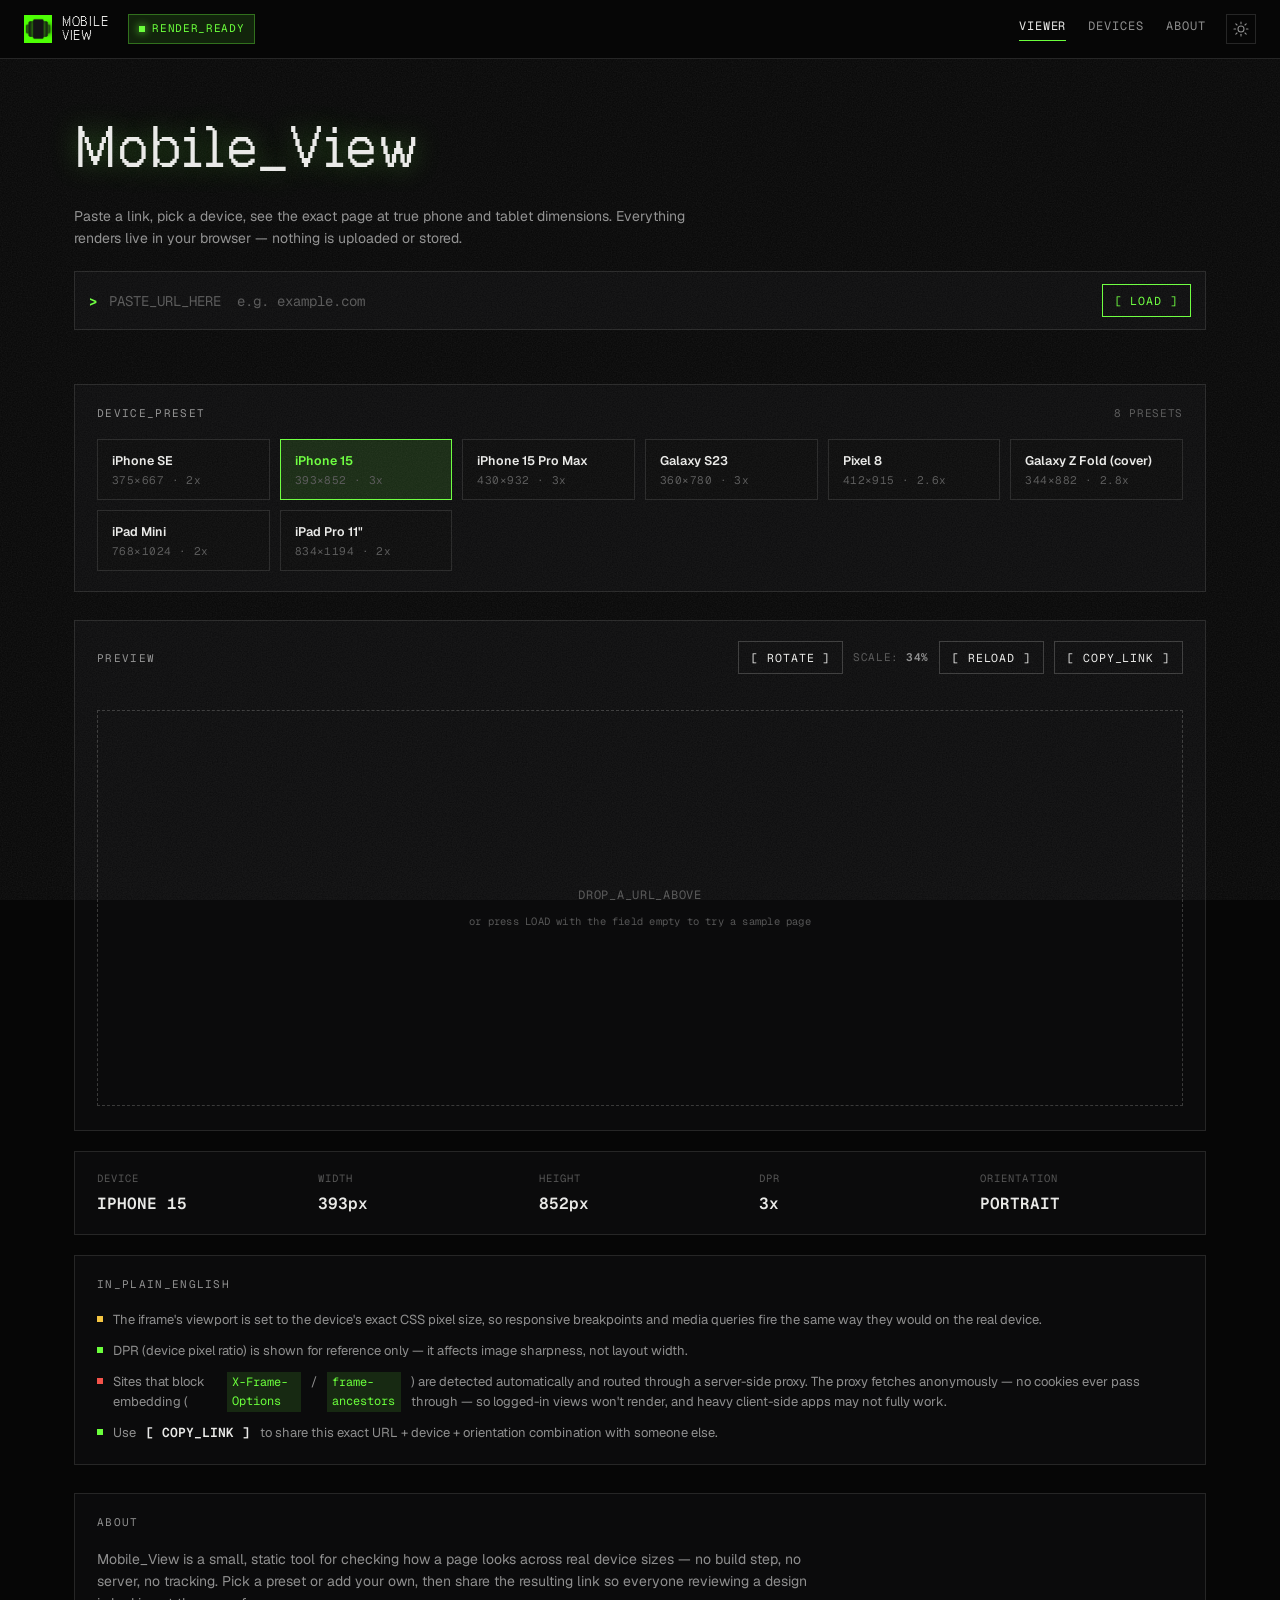
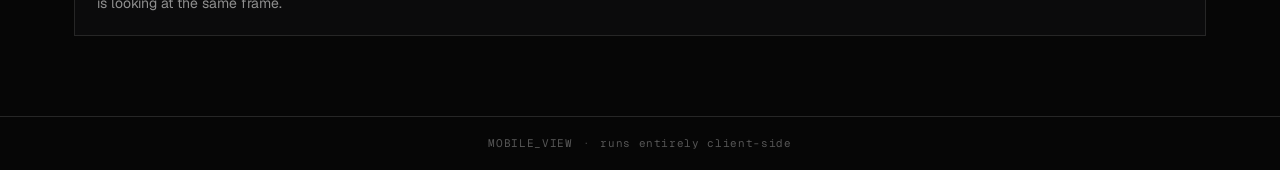
==== public/index.html @ 61b948f2 "Restructure into public/ and use Frame 16 as the site logo - Rename Public/ to lowercase public/ and" ====
<!doctype html>
<html lang="en" data-theme="dark">
<head>
<meta charset="UTF-8" />
<meta name="viewport" content="width=device-width, initial-scale=1.0" />
<title>Mobile_View // Responsive Preview Tool</title>
<meta name="description" content="Paste any link and preview it at true phone and tablet dimensions." />
<link rel="icon" type="image/png" href="img/frame-16.png" />
<link rel="preload" href="fonts/Geist-Variable.woff2" as="font" type="font/woff2" crossorigin>
<link rel="preload" href="fonts/GeistMono-Variable.woff2" as="font" type="font/woff2" crossorigin>
<link rel="preload" href="fonts/GeistPixel-Square.woff2" as="font" type="font/woff2" crossorigin>
<link rel="stylesheet" href="style.css" />
</head>
<body>

<header class="topnav">
  <div class="brand">
    <img class="brand-mark" src="img/frame-16.png" alt="Mobile View logo" width="28" height="28" />
    <span class="brand-text">MOBILE<br/>VIEW</span>
  </div>

  <div class="status-badge">
    <span class="dot"></span>RENDER_READY
  </div>

  <nav class="main-nav">
    <a href="#viewer" class="active">VIEWER</a>
    <a href="#devices">DEVICES</a>
    <a href="#about">ABOUT</a>
  </nav>

  <button id="theme-toggle" class="icon-btn" aria-label="Toggle color theme" title="Toggle theme">
    <svg id="theme-icon" width="18" height="18" viewBox="0 0 24 24" fill="none" xmlns="http://www.w3.org/2000/svg">
      <circle cx="12" cy="12" r="4.5" stroke="currentColor" stroke-width="1.6"/>
      <g stroke="currentColor" stroke-width="1.6" stroke-linecap="round">
        <line x1="12" y1="1.5" x2="12" y2="4"/>
        <line x1="12" y1="20" x2="12" y2="22.5"/>
        <line x1="1.5" y1="12" x2="4" y2="12"/>
        <line x1="20" y1="12" x2="22.5" y2="12"/>
        <line x1="4.2" y1="4.2" x2="6" y2="6"/>
        <line x1="18" y1="18" x2="19.8" y2="19.8"/>
        <line x1="19.8" y1="4.2" x2="18" y2="6"/>
        <line x1="6" y1="18" x2="4.2" y2="19.8"/>
      </g>
    </svg>
  </button>
</header>

<main>

  <section class="hero" id="viewer">
    <h1 class="glow-title">Mobile_View</h1>
    <p class="sub">Paste a link, pick a device, see the exact page at true phone and tablet dimensions. Everything renders live in your browser &mdash; nothing is uploaded or stored.</p>

    <div class="url-bar panel">
      <span class="prompt">&gt;</span>
      <input id="url-input" type="text" inputmode="url" autocomplete="off" spellcheck="false"
             placeholder="PASTE_URL_HERE  e.g. example.com" />
      <button id="load-btn" class="bracket-btn accent">[ LOAD ]</button>
    </div>

    <div id="url-note" class="inline-note"></div>
  </section>

  <section class="panel devices" id="devices">
    <div class="panel-label-row">
      <span class="panel-label">DEVICE_PRESET</span>
      <span class="panel-label-sub" id="device-count">&mdash;</span>
    </div>
    <div class="device-grid" id="device-grid"></div>
  </section>

  <section class="viewport-area">
    <div class="panel viewport-panel">
      <div class="panel-label-row">
        <span class="panel-label">PREVIEW</span>
        <div class="controls">
          <button id="orientation-btn" class="bracket-btn">[ ROTATE ]</button>
          <div class="zoom-readout">SCALE: <span id="scale-value">100%</span></div>
          <button id="reload-btn" class="bracket-btn">[ RELOAD ]</button>
          <button id="share-btn" class="bracket-btn">[ COPY_LINK ]</button>
        </div>
      </div>

      <div class="stage" id="stage">
        <div class="frame-scaler" id="frame-scaler">
          <div class="device-frame" id="device-frame">
            <div class="frame-cutout" id="frame-cutout"></div>
            <iframe id="preview-frame" title="Page preview" src="about:blank" sandbox="allow-scripts allow-same-origin allow-forms allow-popups allow-popups-to-escape-sandbox allow-modals"></iframe>
            <div class="home-indicator" id="home-indicator"></div>
          </div>
        </div>
        <div class="empty-state" id="empty-state">
          <span>DROP_A_URL_ABOVE</span>
          <small>or press LOAD with the field empty to try a sample page</small>
        </div>
      </div>
    </div>

    <div class="readout-grid panel">
      <div class="readout"><span class="r-label">DEVICE</span><span class="r-value" id="r-device">&mdash;</span></div>
      <div class="readout"><span class="r-label">WIDTH</span><span class="r-value" id="r-width">&mdash;</span></div>
      <div class="readout"><span class="r-label">HEIGHT</span><span class="r-value" id="r-height">&mdash;</span></div>
      <div class="readout"><span class="r-label">DPR</span><span class="r-value" id="r-dpr">&mdash;</span></div>
      <div class="readout"><span class="r-label">ORIENTATION</span><span class="r-value" id="r-orientation">PORTRAIT</span></div>
    </div>

    <div class="panel note-panel">
      <div class="panel-label-row">
        <span class="panel-label">IN_PLAIN_ENGLISH</span>
      </div>
      <ul class="dot-notes">
        <li><span class="bullet warn"></span>The iframe's viewport is set to the device's exact CSS pixel size, so responsive breakpoints and media queries fire the same way they would on the real device.</li>
        <li><span class="bullet ok"></span>DPR (device pixel ratio) is shown for reference only &mdash; it affects image sharpness, not layout width.</li>
        <li><span class="bullet danger"></span>Sites that block embedding (<code>X-Frame-Options</code> / <code>frame-ancestors</code>) are detected automatically and routed through a server-side proxy. The proxy fetches anonymously &mdash; no cookies ever pass through &mdash; so logged-in views won't render, and heavy client-side apps may not fully work.</li>
        <li><span class="bullet ok"></span>Use <span class="kbd">[ COPY_LINK ]</span> to share this exact URL + device + orientation combination with someone else.</li>
      </ul>
    </div>
  </section>

  <section class="panel about" id="about">
    <div class="panel-label-row">
      <span class="panel-label">ABOUT</span>
    </div>
    <p>Mobile_View is a small, static tool for checking how a page looks across real device sizes &mdash; no build step, no server, no tracking. Pick a preset or add your own, then share the resulting link so everyone reviewing a design is looking at the same frame.</p>
  </section>

</main>

<footer>
  <span>MOBILE_VIEW</span>
  <span class="sep">&middot;</span>
  <span>runs entirely client-side</span>
</footer>

<script src="app.js" defer></script>
</body>
</html>
---- public/style.css ----
/* ==========================================================================
   Mobile_View — EVS Records-inspired terminal/dark theme
   Type: Geist (body) · Geist Mono (technical labels) · Geist Pixel (display)
   ========================================================================== */

@font-face {
  font-family: 'Geist';
  src: url('fonts/Geist-Variable.woff2') format('woff2');
  font-weight: 100 900;
  font-display: swap;
}

@font-face {
  font-family: 'Geist Mono';
  src: url('fonts/GeistMono-Variable.woff2') format('woff2');
  font-weight: 100 900;
  font-display: swap;
}

@font-face {
  font-family: 'Geist Pixel';
  src: url('fonts/GeistPixel-Square.woff2') format('woff2');
  font-weight: 500;
  font-display: swap;
}

:root {
  --font-sans: 'Geist', system-ui, -apple-system, sans-serif;
  --font-mono: 'Geist Mono', ui-monospace, SFMono-Regular, Menlo, Consolas, monospace;
  --font-pixel: 'Geist Pixel', 'Geist Mono', ui-monospace, monospace;
}

:root[data-theme="dark"] {
  --bg: #060606;
  --bg-raised: #0a0a0a;
  --panel-bg: #0b0b0c;
  --border: #262626;
  --border-strong: #3a3a3a;
  --text: #e9e9e7;
  --text-dim: #8f8f8f;
  --text-faint: #565656;
  --accent: #6bff3c;
  --accent-soft: rgba(107, 255, 60, 0.12);
  --accent-line: rgba(107, 255, 60, 0.35);
  --warn: #f5c542;
  --danger: #f4534a;
  --shadow: 0 24px 60px rgba(0, 0, 0, 0.55);
  --grain-blend: screen;
  --grain-opacity: 0.09;
}

:root[data-theme="light"] {
  --bg: #f3f3f1;
  --bg-raised: #ffffff;
  --panel-bg: #ffffff;
  --border: #dcdcd8;
  --border-strong: #b9b9b4;
  --text: #131311;
  --text-dim: #5c5c58;
  --text-faint: #939390;
  --accent: #178a3e;
  --accent-soft: rgba(23, 138, 62, 0.08);
  --accent-line: rgba(23, 138, 62, 0.35);
  --warn: #a8650f;
  --danger: #c22e26;
  --shadow: 0 24px 50px rgba(0, 0, 0, 0.08);
  --grain-blend: multiply;
  --grain-opacity: 0.06;
}

* { box-sizing: border-box; }

html, body {
  margin: 0;
  padding: 0;
  background: var(--bg);
  color: var(--text);
}

body {
  font-family: var(--font-sans);
  font-size: 14px;
  line-height: 1.6;
  -webkit-font-smoothing: antialiased;
}

/* Film grain over the whole site. The device mockup and sticky nav sit in
   higher stacking layers, so the grain never lands on the phone itself. */
body::after {
  content: "";
  position: fixed;
  inset: 0;
  z-index: 4;
  pointer-events: none;
  background-image: url("data:image/svg+xml,%3Csvg xmlns='http://www.w3.org/2000/svg' width='300' height='300'%3E%3Cfilter id='n'%3E%3CfeTurbulence type='fractalNoise' baseFrequency='0.8' numOctaves='2' stitchTiles='stitch'/%3E%3CfeColorMatrix type='saturate' values='0'/%3E%3C/filter%3E%3Crect width='100%25' height='100%25' filter='url(%23n)'/%3E%3C/svg%3E");
  background-size: 300px 300px;
  mix-blend-mode: var(--grain-blend);
  opacity: var(--grain-opacity);
}

main {
  max-width: 1180px;
  margin: 0 auto;
  padding: 32px 24px 80px;
  display: flex;
  flex-direction: column;
  gap: 28px;
}

a { color: inherit; }

code {
  font-family: var(--font-mono);
  background: var(--accent-soft);
  color: var(--accent);
  padding: 1px 5px;
  font-size: 0.92em;
}

.kbd {
  font-family: var(--font-mono);
  color: var(--text);
  font-weight: 600;
}

/* ---------------------------------- Nav ---------------------------------- */

.topnav {
  position: sticky;
  top: 0;
  z-index: 50;
  display: flex;
  align-items: center;
  gap: 20px;
  padding: 14px 24px;
  background: var(--bg);
  border-bottom: 1px solid var(--border);
}

.brand {
  display: flex;
  align-items: center;
  gap: 10px;
  color: var(--text);
}

.brand-mark {
  display: block;
  width: 28px;
  height: 28px;
  flex-shrink: 0;
}

.brand-text {
  font-family: var(--font-pixel);
  font-weight: 500;
  font-size: 12px;
  line-height: 1.2;
  letter-spacing: 0.06em;
}

.status-badge {
  display: flex;
  align-items: center;
  gap: 7px;
  font-family: var(--font-mono);
  font-size: 11px;
  letter-spacing: 0.06em;
  color: var(--accent);
  border: 1px solid var(--accent-line);
  background: var(--accent-soft);
  padding: 5px 10px;
  white-space: nowrap;
}

.dot {
  width: 6px;
  height: 6px;
  background: var(--accent);
  box-shadow: 0 0 8px var(--accent);
  animation: pulse 2s ease-in-out infinite;
}

@keyframes pulse {
  0%, 100% { opacity: 1; }
  50% { opacity: 0.35; }
}

.main-nav {
  margin-left: auto;
  display: flex;
  gap: 22px;
}

.main-nav a {
  text-decoration: none;
  font-family: var(--font-mono);
  font-size: 12px;
  letter-spacing: 0.08em;
  color: var(--text-dim);
  padding-bottom: 4px;
  border-bottom: 1px solid transparent;
}

.main-nav a:hover { color: var(--text); }
.main-nav a.active { color: var(--text); border-bottom-color: var(--accent); }

.icon-btn {
  background: transparent;
  border: 1px solid var(--border);
  color: var(--text-dim);
  width: 30px;
  height: 30px;
  display: flex;
  align-items: center;
  justify-content: center;
  cursor: pointer;
}

.icon-btn:hover { color: var(--text); border-color: var(--border-strong); }

/* --------------------------------- Panels --------------------------------- */

.panel {
  background: var(--panel-bg);
  border: 1px solid var(--border);
  padding: 20px 22px;
}

.panel-label-row {
  display: flex;
  align-items: baseline;
  justify-content: space-between;
  gap: 12px;
  margin-bottom: 16px;
  flex-wrap: wrap;
}

.panel-label {
  font-family: var(--font-mono);
  font-size: 11px;
  letter-spacing: 0.12em;
  color: var(--text-dim);
  text-transform: uppercase;
}

.panel-label-sub {
  font-family: var(--font-mono);
  font-size: 11px;
  color: var(--text-faint);
  letter-spacing: 0.06em;
}

/* ---------------------------------- Hero ---------------------------------- */

.hero { padding-top: 12px; }

.glow-title {
  font-family: var(--font-pixel);
  font-size: clamp(34px, 6vw, 56px);
  font-weight: 500;
  letter-spacing: 0.02em;
  margin: 0 0 12px;
  color: var(--text);
  text-shadow: 0 0 26px var(--accent-line);
}

.hero .sub {
  max-width: 640px;
  color: var(--text-dim);
  margin: 0 0 22px;
}

.url-bar {
  display: flex;
  align-items: center;
  gap: 10px;
  padding: 12px 14px;
}

.url-bar .prompt {
  font-family: var(--font-mono);
  color: var(--accent);
  font-weight: 700;
}

.url-bar input {
  flex: 1;
  background: transparent;
  border: none;
  outline: none;
  color: var(--text);
  font-family: var(--font-mono);
  font-size: 14px;
  min-width: 0;
}

.url-bar input::placeholder { color: var(--text-faint); }

.inline-note {
  margin-top: 10px;
  font-family: var(--font-mono);
  font-size: 12px;
  color: var(--text-faint);
  min-height: 16px;
}

.inline-note.error { color: var(--danger); }
.inline-note.ok { color: var(--accent); }

/* --------------------------------- Buttons --------------------------------- */

.bracket-btn {
  background: transparent;
  border: 1px solid var(--border-strong);
  color: var(--text);
  font-family: var(--font-mono);
  font-size: 11.5px;
  letter-spacing: 0.08em;
  padding: 8px 12px;
  cursor: pointer;
  white-space: nowrap;
}

.bracket-btn:hover { border-color: var(--accent); color: var(--accent); }

.bracket-btn.accent {
  border-color: var(--accent);
  color: var(--accent);
}

.bracket-btn.accent:hover {
  background: var(--accent-soft);
}

.bracket-btn.selected {
  background: var(--accent-soft);
  border-color: var(--accent);
  color: var(--accent);
}

/* -------------------------------- Devices -------------------------------- */

.device-grid {
  display: grid;
  grid-template-columns: repeat(auto-fill, minmax(150px, 1fr));
  gap: 10px;
}

.device-btn {
  background: var(--bg-raised);
  border: 1px solid var(--border);
  color: var(--text);
  padding: 12px 14px;
  text-align: left;
  cursor: pointer;
  font-family: var(--font-sans);
}

.device-btn:hover { border-color: var(--border-strong); }

.device-btn.selected {
  border-color: var(--accent);
  background: var(--accent-soft);
}

.device-btn .d-name {
  display: block;
  font-size: 12.5px;
  font-weight: 600;
  margin-bottom: 4px;
}

.device-btn.selected .d-name { color: var(--accent); }

.device-btn .d-dims {
  display: block;
  font-family: var(--font-mono);
  font-size: 11px;
  color: var(--text-faint);
  letter-spacing: 0.04em;
}

/* ------------------------------- Viewport area ------------------------------- */

.viewport-area {
  display: grid;
  grid-template-columns: 1fr;
  gap: 20px;
}

.viewport-panel .controls {
  display: flex;
  align-items: center;
  gap: 10px;
  flex-wrap: wrap;
}

.zoom-readout {
  font-family: var(--font-mono);
  font-size: 11px;
  color: var(--text-faint);
  letter-spacing: 0.05em;
  white-space: nowrap;
}

.zoom-readout span { color: var(--text-dim); font-weight: 600; }

.stage {
  position: relative;
  min-height: 420px;
  display: flex;
  align-items: flex-start;
  justify-content: center;
  padding: 20px 0 4px;
  overflow: hidden;
}

/* Above the body::after grain layer (z-index 4) so the mockup stays clean. */
.frame-scaler {
  position: relative;
  z-index: 6;
  transform-origin: top center;
  transition: transform 0.15s ease;
}

/* No mockup until a URL is loaded — the empty state has the stage to itself. */
.stage:not(.has-content) .frame-scaler { display: none; }

/* The device mockup keeps its rounded corners deliberately: it imitates
   physical hardware, not site chrome. All UI radii are 0. */
.device-frame {
  position: relative;
  padding: 14px;
  background: #050505;
  border-radius: 42px;
  box-shadow: var(--shadow), 0 0 0 1px #000;
  line-height: 0;
}

.device-frame iframe {
  display: block;
  border: 0;
  background: #fff;
  border-radius: 28px;
}

.home-indicator {
  position: absolute;
  bottom: 6px;
  left: 50%;
  transform: translateX(-50%);
  width: 34%;
  height: 4px;
  border-radius: 3px;
  background: #333;
  display: none;
}

.frame-cutout {
  position: absolute;
  top: 14px;
  left: 50%;
  transform: translateX(-50%);
  background: #050505;
  z-index: 2;
  pointer-events: none;
  display: none;
}

/* device family variants, set via JS class on #device-frame */
.device-frame.type-iphone-classic { border-radius: 34px; }
.device-frame.type-iphone-classic .home-indicator { display: none; }

.device-frame.type-iphone-notch .frame-cutout {
  display: block;
  width: 46%;
  height: 22px;
  border-radius: 0 0 14px 14px;
}
.device-frame.type-iphone-notch .home-indicator { display: block; }

.device-frame.type-iphone-dynamic .frame-cutout {
  display: block;
  top: 22px;
  width: 28%;
  height: 24px;
  border-radius: 16px;
}
.device-frame.type-iphone-dynamic .home-indicator { display: block; }

.device-frame.type-android-punch .frame-cutout {
  display: block;
  top: 24px;
  width: 12px;
  height: 12px;
  border-radius: 50%;
}

.device-frame.type-tablet { border-radius: 22px; }
.device-frame.type-tablet .frame-cutout {
  display: block;
  top: 20px;
  width: 8px;
  height: 8px;
  border-radius: 50%;
}

.empty-state {
  position: absolute;
  inset: 20px 0 4px;
  display: flex;
  flex-direction: column;
  align-items: center;
  justify-content: center;
  gap: 8px;
  text-align: center;
  border: 1px dashed var(--border-strong);
  color: var(--text-faint);
  font-family: var(--font-mono);
  letter-spacing: 0.06em;
  font-size: 12px;
}

.empty-state small {
  color: var(--text-faint);
  font-size: 10.5px;
  letter-spacing: 0.02em;
}

.stage.has-content .empty-state { display: none; }

/* -------------------------------- Readouts -------------------------------- */

.readout-grid {
  display: grid;
  grid-template-columns: repeat(auto-fit, minmax(120px, 1fr));
  gap: 18px;
  padding: 18px 22px;
}

.readout {
  display: flex;
  flex-direction: column;
  gap: 4px;
}

.r-label {
  font-family: var(--font-mono);
  font-size: 10.5px;
  letter-spacing: 0.1em;
  color: var(--text-faint);
  text-transform: uppercase;
}

.r-value {
  font-family: var(--font-mono);
  font-size: 16px;
  font-weight: 600;
  color: var(--text);
}

/* -------------------------------- Dot notes -------------------------------- */

.dot-notes {
  list-style: none;
  margin: 0;
  padding: 0;
  display: flex;
  flex-direction: column;
  gap: 10px;
}

.dot-notes li {
  display: flex;
  align-items: flex-start;
  gap: 10px;
  color: var(--text-dim);
  font-size: 13px;
}

.bullet {
  width: 6px;
  height: 6px;
  margin-top: 6px;
  flex-shrink: 0;
}

.bullet.ok { background: var(--accent); }
.bullet.warn { background: var(--warn); }
.bullet.danger { background: var(--danger); }

/* ---------------------------------- About ---------------------------------- */

.about p {
  color: var(--text-dim);
  max-width: 720px;
  margin: 0;
}

/* --------------------------------- Footer --------------------------------- */

footer {
  border-top: 1px solid var(--border);
  padding: 18px 24px;
  display: flex;
  justify-content: center;
  gap: 10px;
  color: var(--text-faint);
  font-family: var(--font-mono);
  font-size: 11px;
  letter-spacing: 0.06em;
}

footer .sep { color: var(--border-strong); }

/* --------------------------------- Responsive --------------------------------- */

@media (max-width: 640px) {
  .topnav { gap: 10px; padding: 12px 16px; }
  .main-nav { display: none; }
  main { padding: 24px 14px 60px; }
  .device-grid { grid-template-columns: repeat(auto-fill, minmax(120px, 1fr)); }
}
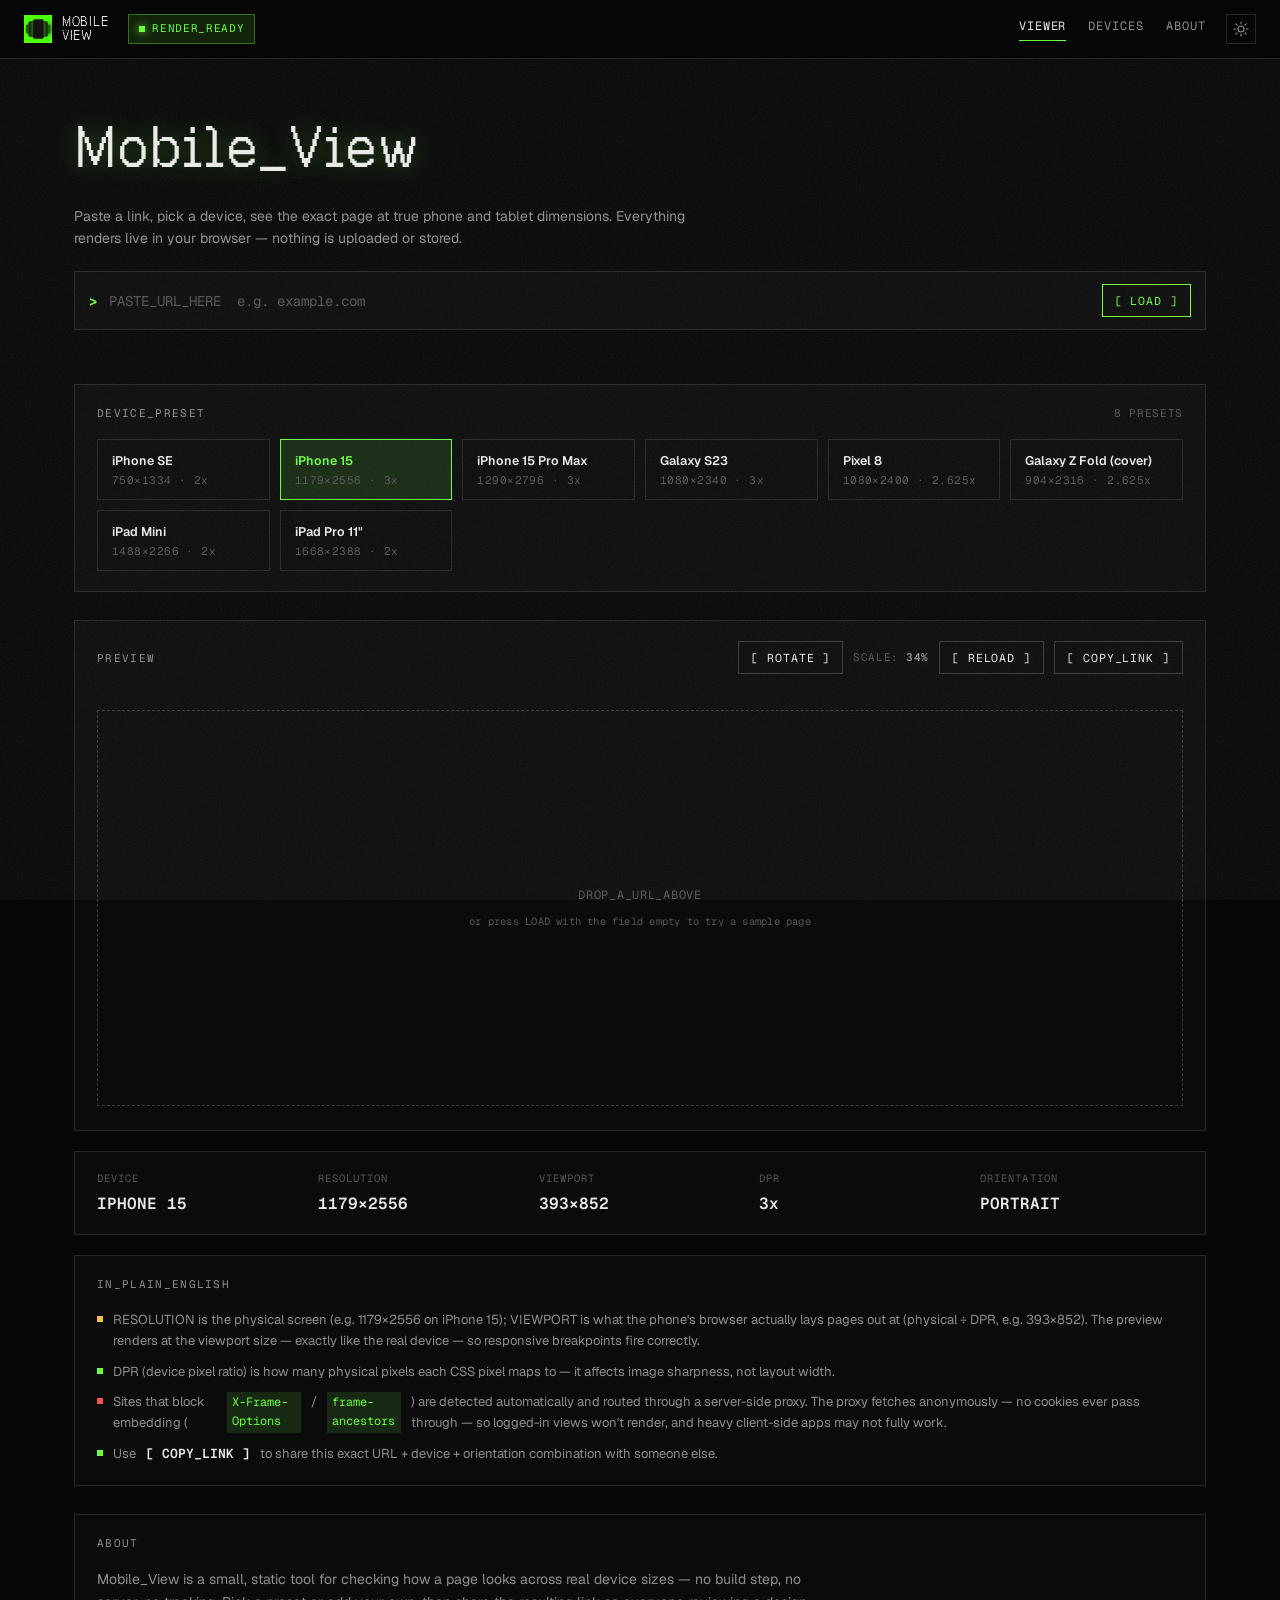
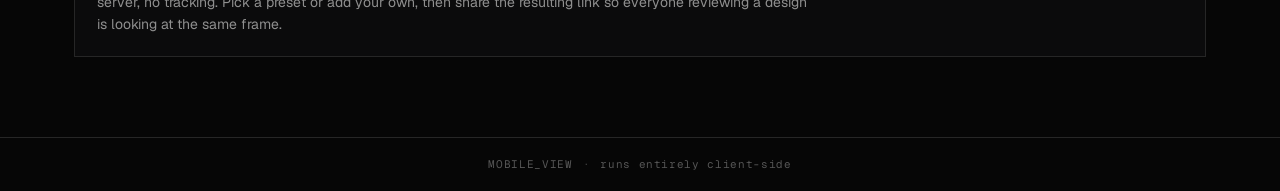
==== commit 8cf814e5: "Add real favicon sizes, physical resolutions, and landscape cutouts - Generate favicon.png (64px) an" ====
--- a/public/index.html
+++ b/public/index.html
@@ -5,7 +5,8 @@
 <meta name="viewport" content="width=device-width, initial-scale=1.0" />
 <title>Mobile_View // Responsive Preview Tool</title>
 <meta name="description" content="Paste any link and preview it at true phone and tablet dimensions." />
-<link rel="icon" type="image/png" href="img/frame-16.png" />
+<link rel="icon" type="image/png" sizes="64x64" href="img/favicon.png" />
+<link rel="apple-touch-icon" sizes="180x180" href="img/apple-touch-icon.png" />
 <link rel="preload" href="fonts/Geist-Variable.woff2" as="font" type="font/woff2" crossorigin>
 <link rel="preload" href="fonts/GeistMono-Variable.woff2" as="font" type="font/woff2" crossorigin>
 <link rel="preload" href="fonts/GeistPixel-Square.woff2" as="font" type="font/woff2" crossorigin>
@@ -99,8 +100,8 @@
 
     <div class="readout-grid panel">
       <div class="readout"><span class="r-label">DEVICE</span><span class="r-value" id="r-device">&mdash;</span></div>
-      <div class="readout"><span class="r-label">WIDTH</span><span class="r-value" id="r-width">&mdash;</span></div>
-      <div class="readout"><span class="r-label">HEIGHT</span><span class="r-value" id="r-height">&mdash;</span></div>
+      <div class="readout"><span class="r-label">RESOLUTION</span><span class="r-value" id="r-resolution">&mdash;</span></div>
+      <div class="readout"><span class="r-label">VIEWPORT</span><span class="r-value" id="r-viewport">&mdash;</span></div>
       <div class="readout"><span class="r-label">DPR</span><span class="r-value" id="r-dpr">&mdash;</span></div>
       <div class="readout"><span class="r-label">ORIENTATION</span><span class="r-value" id="r-orientation">PORTRAIT</span></div>
     </div>
@@ -110,8 +111,8 @@
         <span class="panel-label">IN_PLAIN_ENGLISH</span>
       </div>
       <ul class="dot-notes">
-        <li><span class="bullet warn"></span>The iframe's viewport is set to the device's exact CSS pixel size, so responsive breakpoints and media queries fire the same way they would on the real device.</li>
-        <li><span class="bullet ok"></span>DPR (device pixel ratio) is shown for reference only &mdash; it affects image sharpness, not layout width.</li>
+        <li><span class="bullet warn"></span>RESOLUTION is the physical screen (e.g. 1179×2556 on iPhone 15); VIEWPORT is what the phone's browser actually lays pages out at (physical &divide; DPR, e.g. 393×852). The preview renders at the viewport size &mdash; exactly like the real device &mdash; so responsive breakpoints fire correctly.</li>
+        <li><span class="bullet ok"></span>DPR (device pixel ratio) is how many physical pixels each CSS pixel maps to &mdash; it affects image sharpness, not layout width.</li>
         <li><span class="bullet danger"></span>Sites that block embedding (<code>X-Frame-Options</code> / <code>frame-ancestors</code>) are detected automatically and routed through a server-side proxy. The proxy fetches anonymously &mdash; no cookies ever pass through &mdash; so logged-in views won't render, and heavy client-side apps may not fully work.</li>
         <li><span class="bullet ok"></span>Use <span class="kbd">[ COPY_LINK ]</span> to share this exact URL + device + orientation combination with someone else.</li>
       </ul>
--- a/public/style.css
+++ b/public/style.css
@@ -506,6 +506,32 @@
   border-radius: 50%;
 }
 
+/* Rotated: hardware cutouts move to the left edge (vertically centered),
+   matching how the physical sensors sit in landscape. The home indicator
+   stays bottom-center, as on real devices. */
+.device-frame.landscape .frame-cutout {
+  top: 50%;
+  left: 14px;
+  transform: translateY(-50%);
+}
+
+.device-frame.type-iphone-notch.landscape .frame-cutout {
+  width: 22px;
+  height: 46%;
+  border-radius: 0 14px 14px 0;
+}
+
+.device-frame.type-iphone-dynamic.landscape .frame-cutout {
+  left: 22px;
+  width: 24px;
+  height: 28%;
+  border-radius: 16px;
+}
+
+.device-frame.type-android-punch.landscape .frame-cutout { left: 24px; }
+
+.device-frame.type-tablet.landscape .frame-cutout { left: 20px; }
+
 .empty-state {
   position: absolute;
   inset: 20px 0 4px;
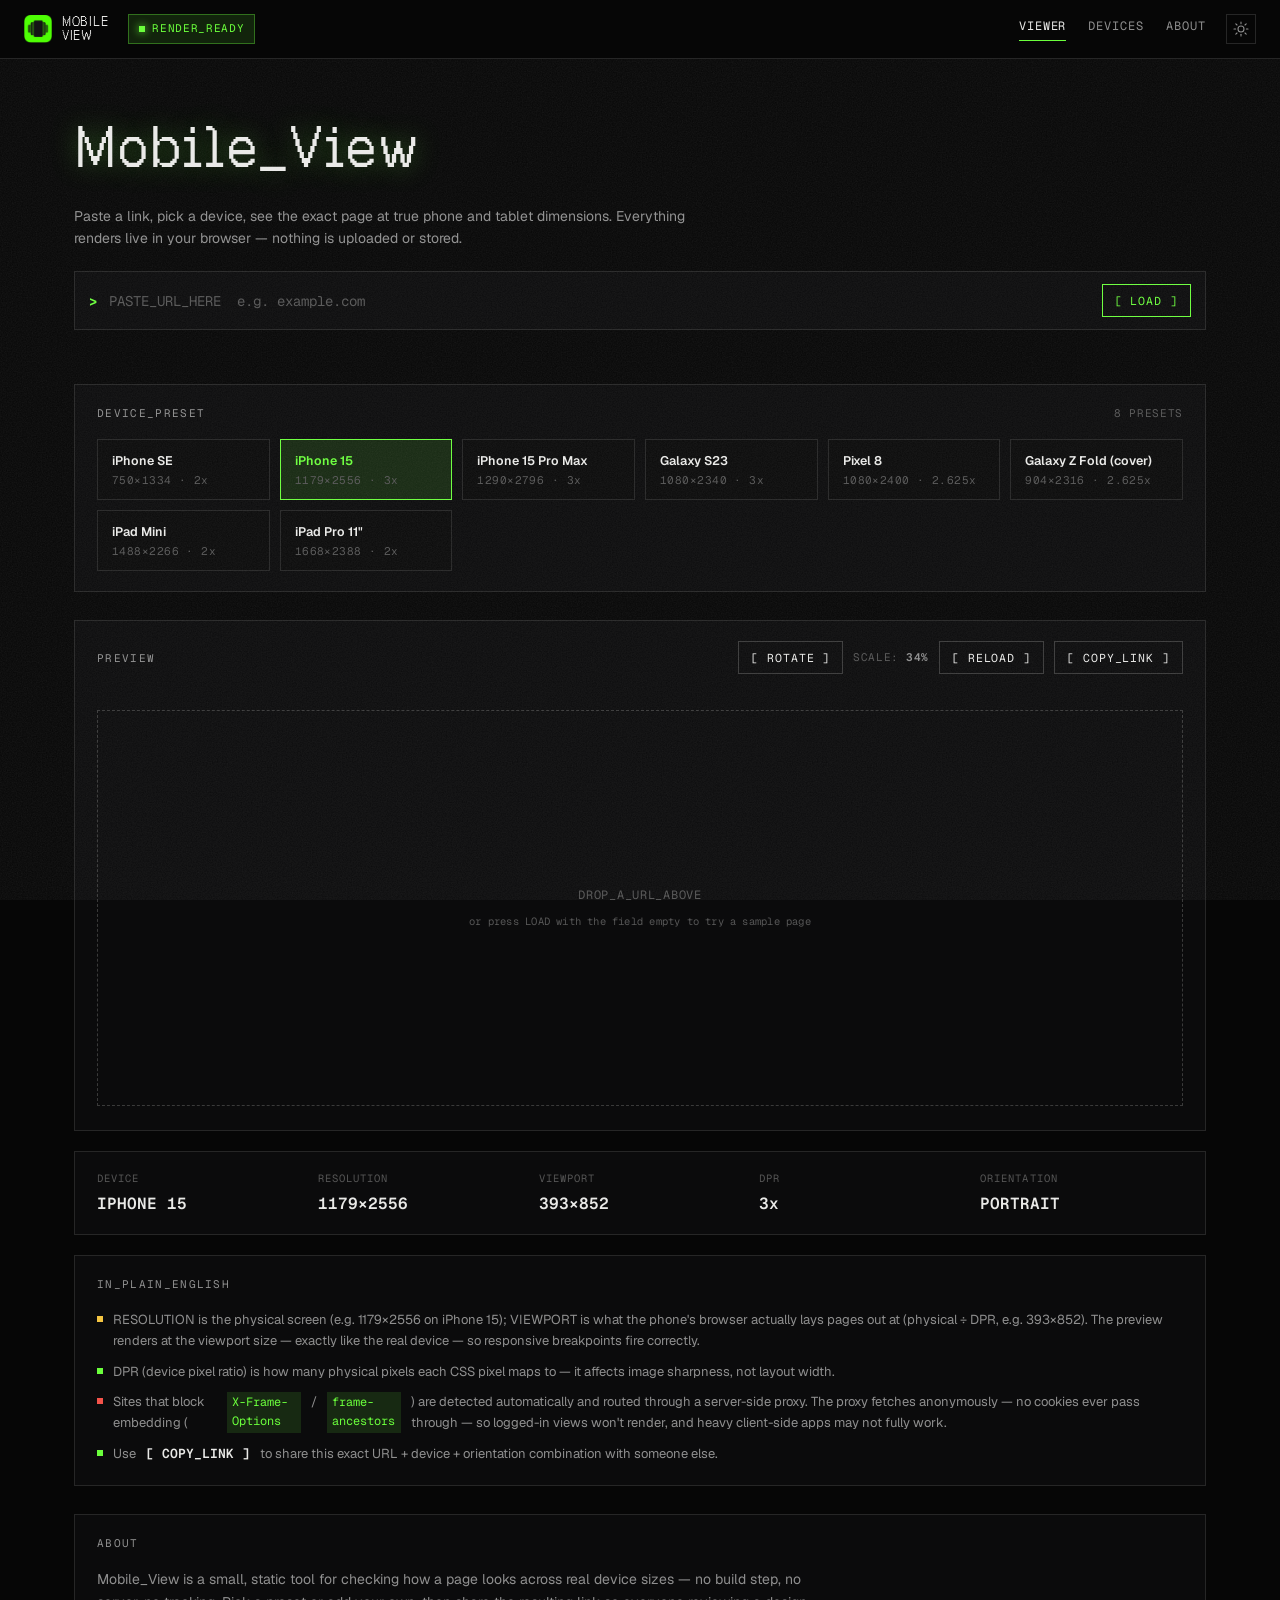
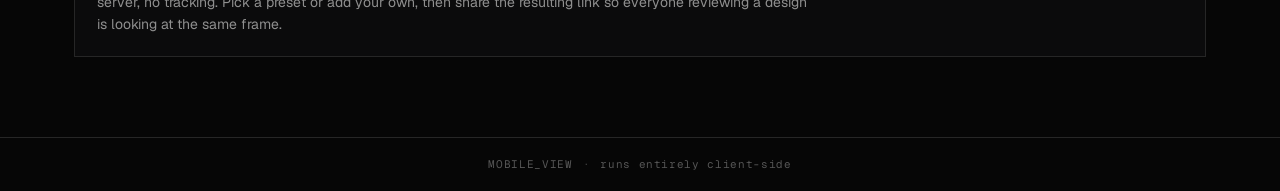
==== commit b4b33b0f: "Switch branding to the icon_1024 app icon Move the uploaded icon to public/img/icon-1024.png and reg" ====
--- a/public/index.html
+++ b/public/index.html
@@ -16,7 +16,7 @@
 
 <header class="topnav">
   <div class="brand">
-    <img class="brand-mark" src="img/frame-16.png" alt="Mobile View logo" width="28" height="28" />
+    <img class="brand-mark" src="img/favicon.png" alt="Mobile View logo" width="28" height="28" />
     <span class="brand-text">MOBILE<br/>VIEW</span>
   </div>
 
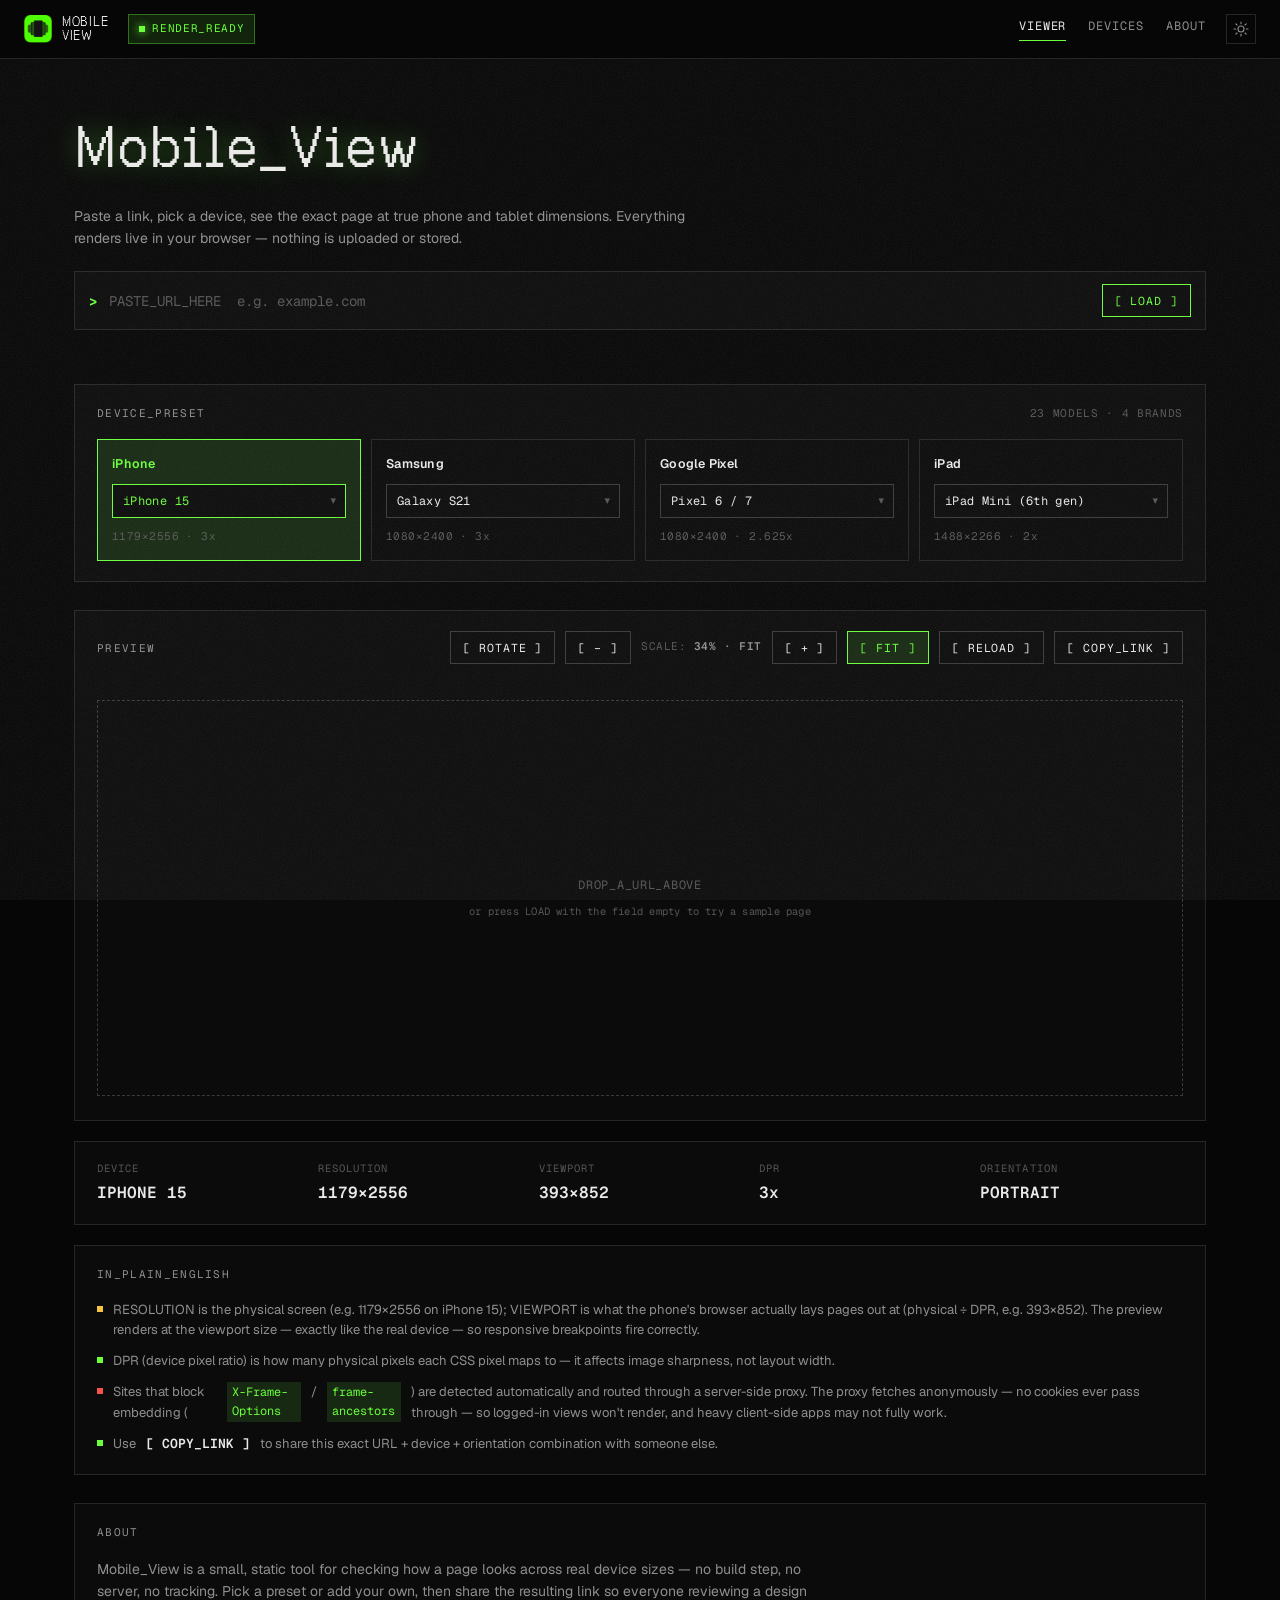
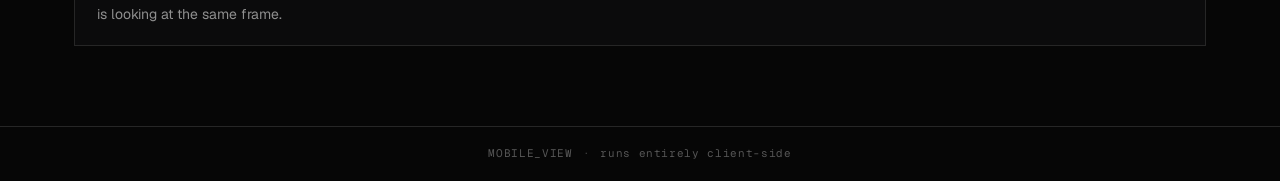
==== commit 7b7c4dfc: "Add manual zoom controls to the preview stage New [ - ] / [ + ] / [ FIT ] controls step the preview " ====
--- a/public/index.html
+++ b/public/index.html
@@ -77,7 +77,10 @@
         <span class="panel-label">PREVIEW</span>
         <div class="controls">
           <button id="orientation-btn" class="bracket-btn">[ ROTATE ]</button>
+          <button id="zoom-out-btn" class="bracket-btn" aria-label="Zoom out">[ &minus; ]</button>
           <div class="zoom-readout">SCALE: <span id="scale-value">100%</span></div>
+          <button id="zoom-in-btn" class="bracket-btn" aria-label="Zoom in">[ + ]</button>
+          <button id="zoom-fit-btn" class="bracket-btn selected">[ FIT ]</button>
           <button id="reload-btn" class="bracket-btn">[ RELOAD ]</button>
           <button id="share-btn" class="bracket-btn">[ COPY_LINK ]</button>
         </div>
--- a/public/style.css
+++ b/public/style.css
@@ -343,42 +343,78 @@
 
 .device-grid {
   display: grid;
-  grid-template-columns: repeat(auto-fill, minmax(150px, 1fr));
-  gap: 10px;
-}
-
-.device-btn {
+  grid-template-columns: repeat(auto-fill, minmax(210px, 1fr));
+  gap: 10px;
+}
+
+.brand-card {
   background: var(--bg-raised);
   border: 1px solid var(--border);
   color: var(--text);
-  padding: 12px 14px;
-  text-align: left;
+  padding: 14px;
   cursor: pointer;
-  font-family: var(--font-sans);
-}
-
-.device-btn:hover { border-color: var(--border-strong); }
-
-.device-btn.selected {
+  display: flex;
+  flex-direction: column;
+  gap: 10px;
+}
+
+.brand-card:hover { border-color: var(--border-strong); }
+
+.brand-card.selected {
   border-color: var(--accent);
   background: var(--accent-soft);
 }
 
-.device-btn .d-name {
-  display: block;
+.brand-card .d-name {
   font-size: 12.5px;
   font-weight: 600;
-  margin-bottom: 4px;
-}
-
-.device-btn.selected .d-name { color: var(--accent); }
-
-.device-btn .d-dims {
-  display: block;
+  letter-spacing: 0.02em;
+}
+
+.brand-card.selected .d-name { color: var(--accent); }
+
+.brand-card .d-dims {
   font-family: var(--font-mono);
   font-size: 11px;
   color: var(--text-faint);
   letter-spacing: 0.04em;
+}
+
+.select-wrap { position: relative; }
+
+.model-select {
+  width: 100%;
+  appearance: none;
+  -webkit-appearance: none;
+  background: var(--panel-bg);
+  border: 1px solid var(--border-strong);
+  color: var(--text);
+  font-family: var(--font-mono);
+  font-size: 12px;
+  letter-spacing: 0.03em;
+  padding: 8px 28px 8px 10px;
+  cursor: pointer;
+  border-radius: 0;
+}
+
+.model-select:hover, .model-select:focus {
+  border-color: var(--accent);
+  outline: none;
+}
+
+.brand-card.selected .model-select {
+  border-color: var(--accent);
+  color: var(--accent);
+}
+
+.select-arrow {
+  position: absolute;
+  right: 10px;
+  top: 50%;
+  transform: translateY(-50%);
+  pointer-events: none;
+  color: var(--text-faint);
+  font-size: 11px;
 }
 
 /* ------------------------------- Viewport area ------------------------------- */
@@ -409,17 +445,22 @@
 .stage {
   position: relative;
   min-height: 420px;
-  display: flex;
-  align-items: flex-start;
-  justify-content: center;
+  max-height: calc(100vh - 140px);
   padding: 20px 0 4px;
-  overflow: hidden;
-}
-
-/* Above the body::after grain layer (z-index 4) so the mockup stays clean. */
+  overflow: auto;
+}
+
+.stage::-webkit-scrollbar { width: 8px; height: 8px; }
+.stage::-webkit-scrollbar-track { background: transparent; }
+.stage::-webkit-scrollbar-thumb { background: var(--border-strong); }
+
+/* Above the body::after grain layer (z-index 4) so the mockup stays clean.
+   Auto margins center it when it fits; when zoomed past the stage width it
+   overflows into the stage's own scrollable area instead of clipping. */
 .frame-scaler {
   position: relative;
   z-index: 6;
+  margin: 0 auto;
   transform-origin: top center;
   transition: transform 0.15s ease;
 }
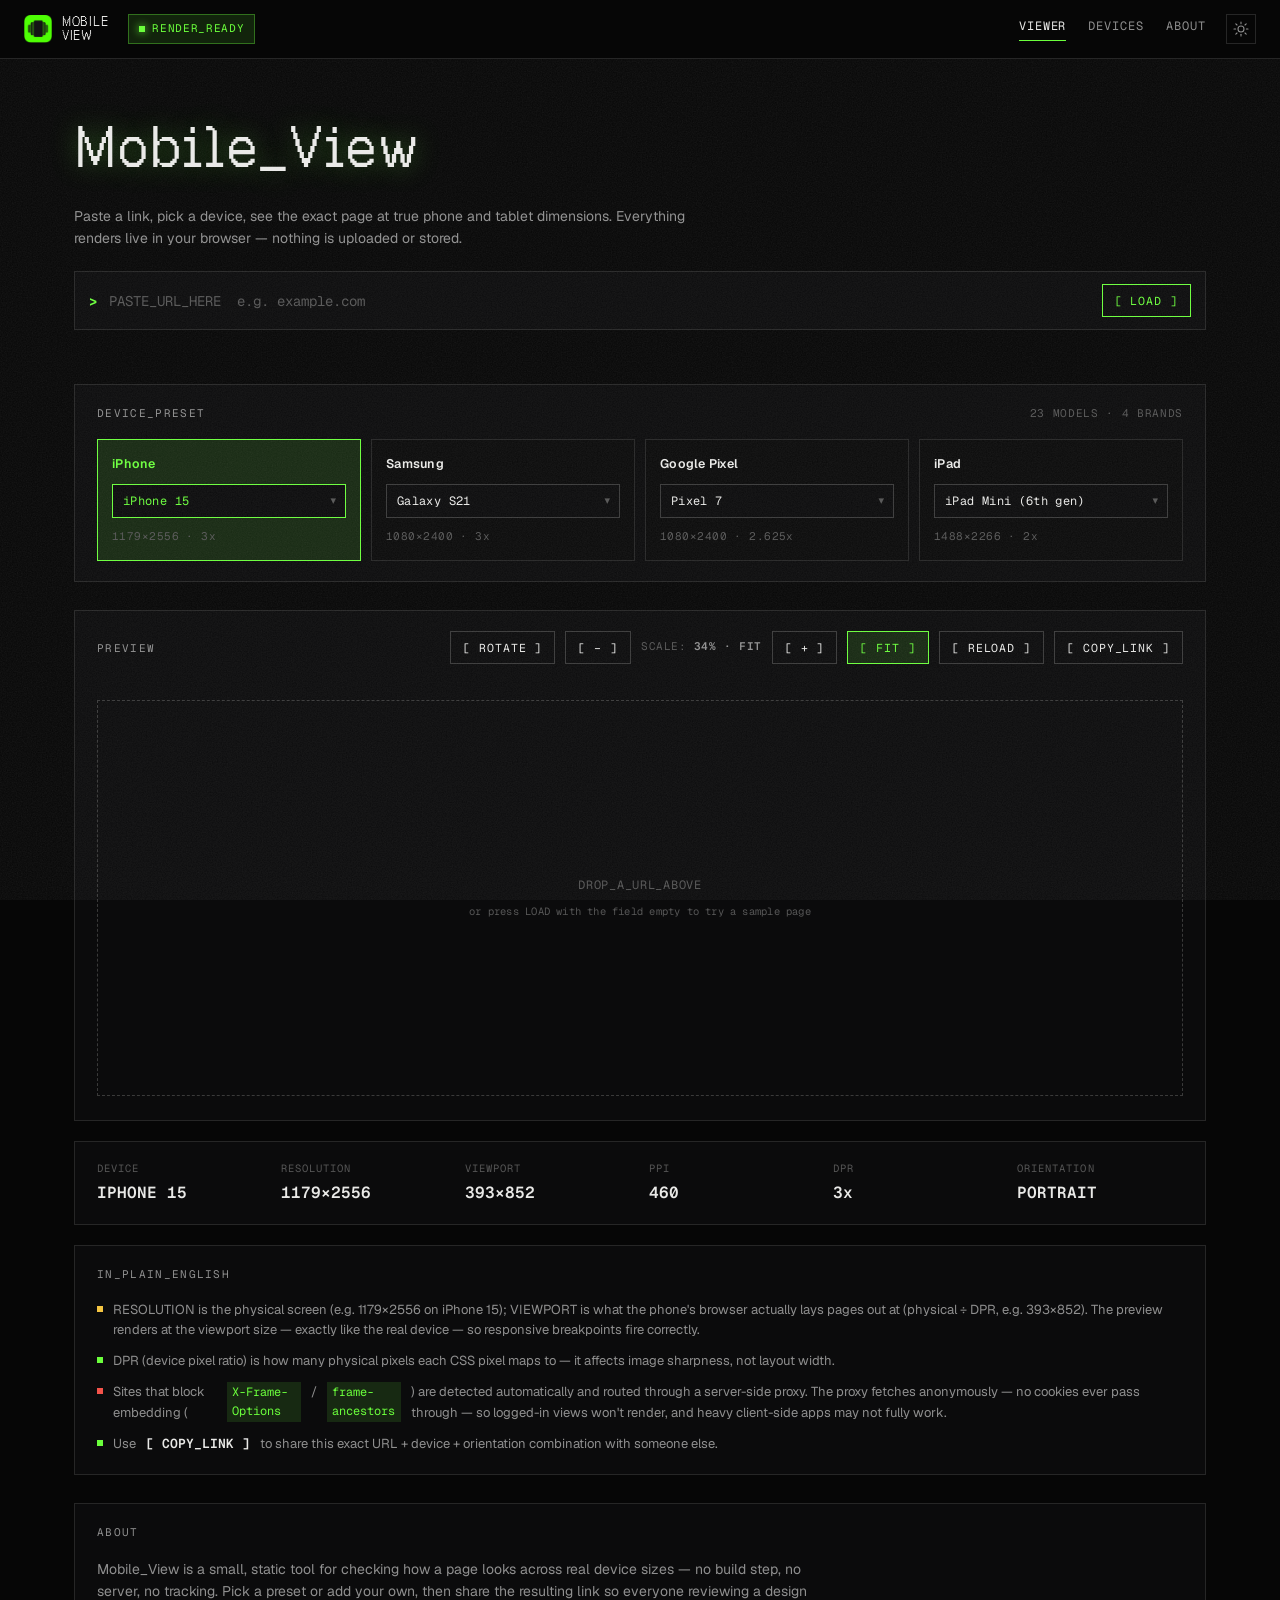
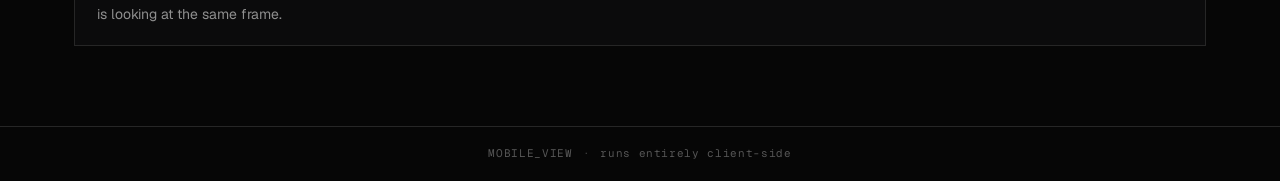
==== commit 26c8c2c9: "Verify device specs against manufacturer pages and add PPI Physical resolutions and pixel densities " ====
--- a/public/index.html
+++ b/public/index.html
@@ -105,6 +105,7 @@
       <div class="readout"><span class="r-label">DEVICE</span><span class="r-value" id="r-device">&mdash;</span></div>
       <div class="readout"><span class="r-label">RESOLUTION</span><span class="r-value" id="r-resolution">&mdash;</span></div>
       <div class="readout"><span class="r-label">VIEWPORT</span><span class="r-value" id="r-viewport">&mdash;</span></div>
+      <div class="readout"><span class="r-label">PPI</span><span class="r-value" id="r-ppi">&mdash;</span></div>
       <div class="readout"><span class="r-label">DPR</span><span class="r-value" id="r-dpr">&mdash;</span></div>
       <div class="readout"><span class="r-label">ORIENTATION</span><span class="r-value" id="r-orientation">PORTRAIT</span></div>
     </div>
